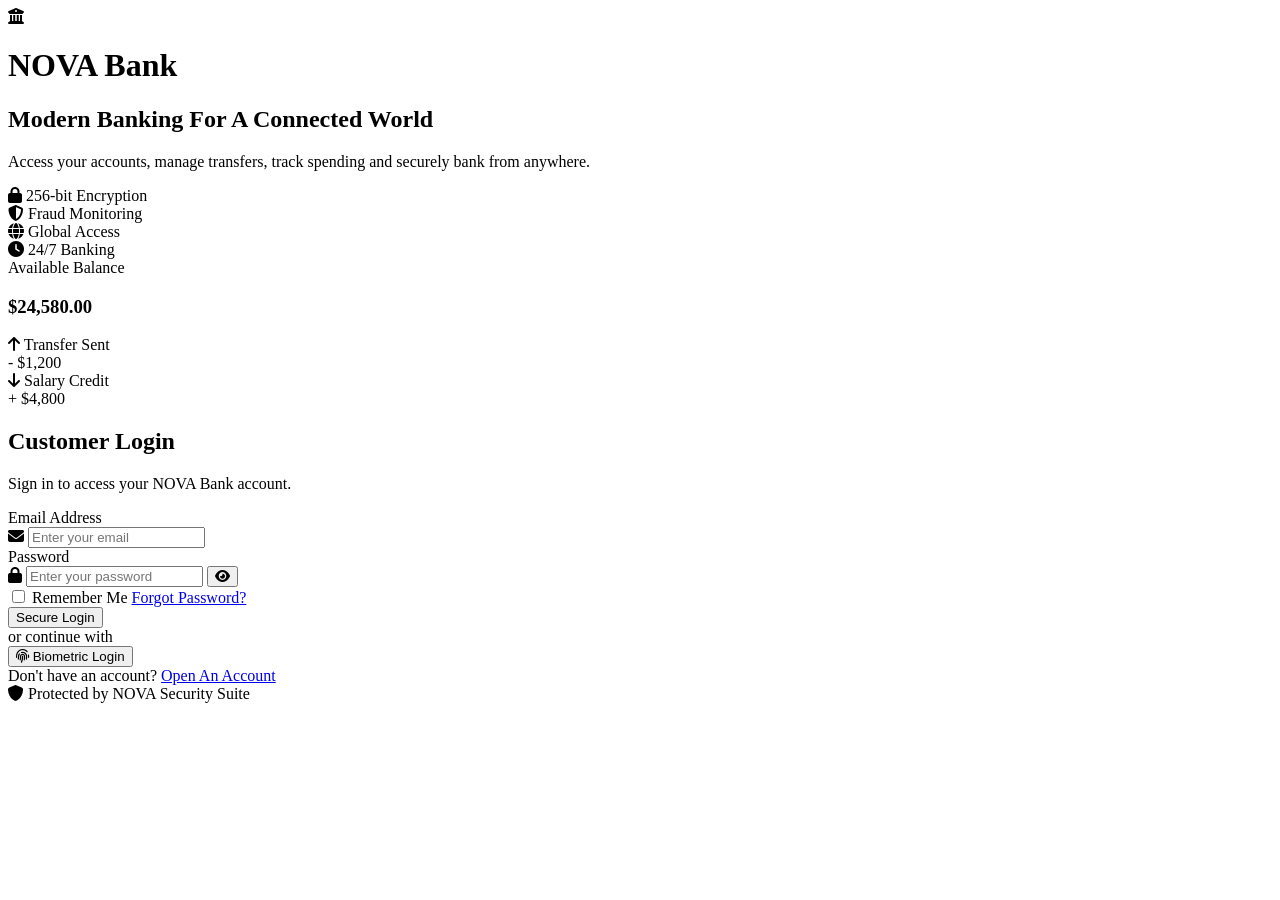
==== login.html @ 57924cb5 "Initial NOVA Bank build" ====
<!DOCTYPE html>
<html lang="en">
<head>

<meta charset="UTF-8">
<meta name="viewport" content="width=device-width, initial-scale=1.0">

<title>NOVA Bank | Secure Login</title>

<link rel="preconnect" href="https://fonts.googleapis.com">
<link rel="preconnect" href="https://fonts.gstatic.com" crossorigin>

<link href="https://fonts.googleapis.com/css2?family=Inter:wght@300;400;500;600;700;800;900&display=swap" rel="stylesheet">

<link rel="stylesheet" href="../css/auth.css">

<link rel="stylesheet"
href="https://cdnjs.cloudflare.com/ajax/libs/font-awesome/6.6.0/css/all.min.css">

</head>

<body>

<div class="login-wrapper">

<div class="login-left">

<div class="brand">

<div class="logo">
<i class="fa-solid fa-building-columns"></i>
</div>

<h1>NOVA Bank</h1>

</div>

<h2>
Modern Banking For A Connected World
</h2>

<p>
Access your accounts, manage transfers,
track spending and securely bank from anywhere.
</p>

<div class="security-features">

<div class="security-item">
<i class="fa-solid fa-lock"></i>
256-bit Encryption
</div>

<div class="security-item">
<i class="fa-solid fa-shield-halved"></i>
Fraud Monitoring
</div>

<div class="security-item">
<i class="fa-solid fa-globe"></i>
Global Access
</div>

<div class="security-item">
<i class="fa-solid fa-clock"></i>
24/7 Banking
</div>

</div>

<div class="mock-dashboard">

<div class="mock-balance">
<span>Available Balance</span>
<h3>$24,580.00</h3>
</div>

<div class="mock-transaction">

<div>
<i class="fa-solid fa-arrow-up"></i>
Transfer Sent
</div>

<span>- $1,200</span>

</div>

<div class="mock-transaction">

<div>
<i class="fa-solid fa-arrow-down"></i>
Salary Credit
</div>

<span>+ $4,800</span>

</div>

</div>

</div>

<div class="login-right">

<div class="login-card">

<div class="login-header">

<h2>Customer Login</h2>

<p>
Sign in to access your NOVA Bank account.
</p>

</div>

<form id="loginForm">

<div class="input-group">

<label>Email Address</label>

<div class="input-box">

<i class="fa-solid fa-envelope"></i>

<input
type="email"
id="email"
placeholder="Enter your email"
required>

</div>

</div>

<div class="input-group">

<label>Password</label>

<div class="input-box">

<i class="fa-solid fa-lock"></i>

<input
type="password"
id="password"
placeholder="Enter your password"
required>

<button
type="button"
id="togglePassword">

<i class="fa-solid fa-eye"></i>

</button>

</div>

</div>

<div class="login-options">

<label>

<input type="checkbox">

Remember Me

</label>

<a href="#">
Forgot Password?
</a>

</div>

<button
type="submit"
class="login-btn">

Secure Login

</button>

<div id="loginMessage"></div>

</form>

<div class="divider">

<span>or continue with</span>

</div>

<button class="face-btn">

<i class="fa-solid fa-fingerprint"></i>

Biometric Login

</button>

<div class="register-link">

Don't have an account?

<a href="register.html">

Open An Account

</a>

</div>

<div class="secure-note">

<i class="fa-solid fa-shield"></i>

Protected by NOVA Security Suite

</div>

</div>

</div>

</div>

<script src="../js/auth.js"></script>

</body>
</html>
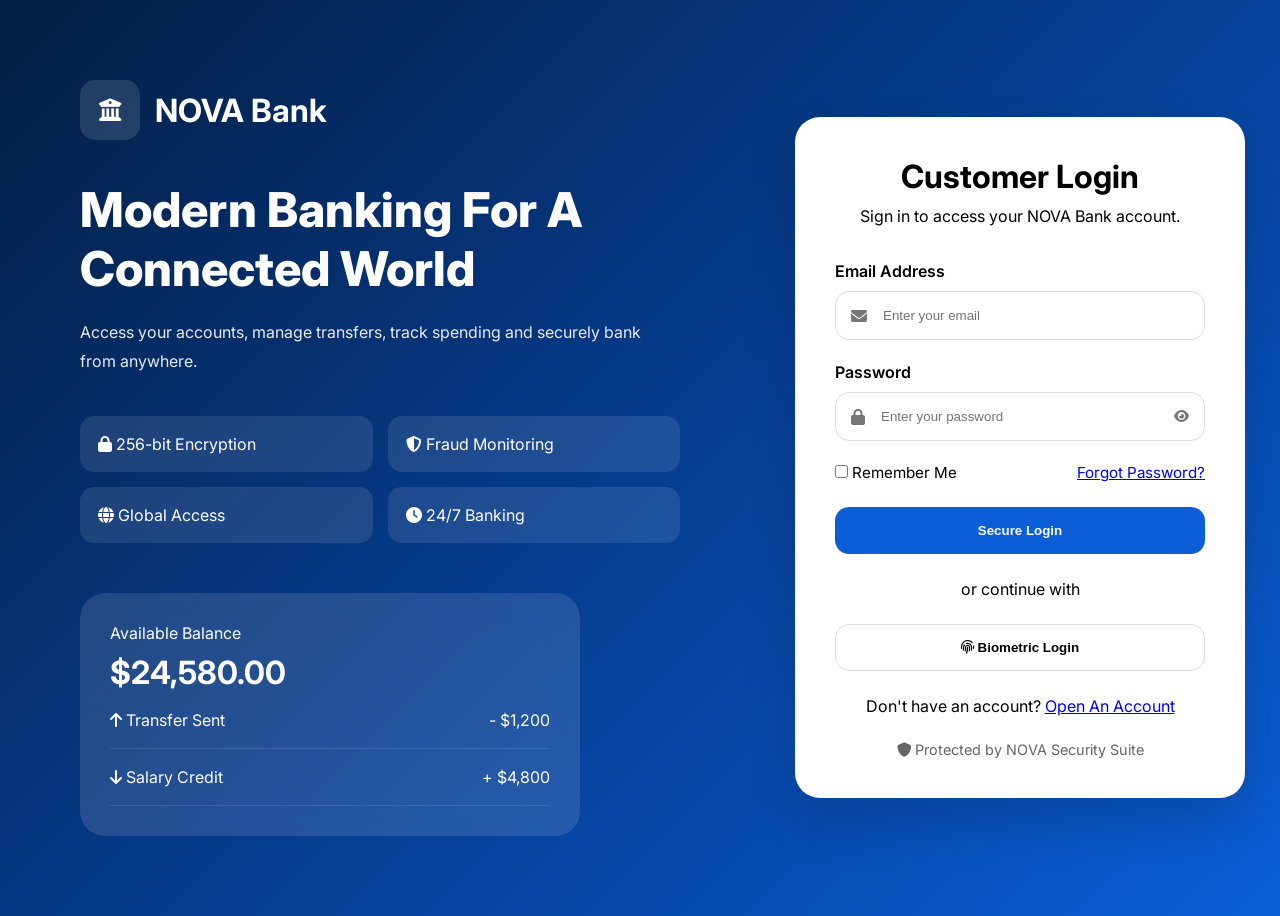
==== commit efc13892: "Added customer login page" ====
--- a/login.html
+++ b/login.html
@@ -16,6 +16,378 @@
 
 <link rel="stylesheet"
 href="https://cdnjs.cloudflare.com/ajax/libs/font-awesome/6.6.0/css/all.min.css">
+
+<style>
+
+:root{
+
+--primary:#0B5ED7;
+--primary-dark:#084298;
+--navy:#041E42;
+
+--white:#fff;
+--text:#111827;
+
+}
+
+*{
+margin:0;
+padding:0;
+box-sizing:border-box;
+}
+
+body{
+
+font-family:'Inter',sans-serif;
+
+min-height:100vh;
+
+background:
+
+linear-gradient(
+135deg,
+#041E42,
+#063C8E,
+#0B5ED7
+);
+
+}
+
+.login-wrapper{
+
+display:grid;
+
+grid-template-columns:
+1fr 520px;
+
+min-height:100vh;
+
+}
+
+.login-left{
+
+padding:80px;
+
+color:white;
+
+display:flex;
+
+flex-direction:column;
+
+justify-content:center;
+
+}
+
+.brand{
+
+display:flex;
+
+align-items:center;
+
+gap:15px;
+
+margin-bottom:40px;
+
+}
+
+.logo{
+
+width:60px;
+height:60px;
+
+border-radius:15px;
+
+background:
+rgba(255,255,255,.12);
+
+display:flex;
+
+align-items:center;
+
+justify-content:center;
+
+font-size:1.4rem;
+
+}
+
+.login-left h2{
+
+font-size:3rem;
+
+font-weight:800;
+
+margin-bottom:20px;
+
+}
+
+.login-left p{
+
+max-width:600px;
+
+line-height:1.8;
+
+opacity:.9;
+
+margin-bottom:40px;
+
+}
+
+.security-features{
+
+display:grid;
+
+grid-template-columns:
+repeat(2,1fr);
+
+gap:15px;
+
+margin-bottom:50px;
+
+}
+
+.security-item{
+
+background:
+rgba(255,255,255,.10);
+
+padding:18px;
+
+border-radius:14px;
+
+}
+
+.mock-dashboard{
+
+background:
+rgba(255,255,255,.12);
+
+backdrop-filter:blur(15px);
+
+padding:30px;
+
+border-radius:25px;
+
+max-width:500px;
+
+}
+
+.mock-balance h3{
+
+font-size:2rem;
+
+margin-top:10px;
+
+}
+
+.mock-transaction{
+
+display:flex;
+
+justify-content:space-between;
+
+padding:18px 0;
+
+border-bottom:
+1px solid rgba(255,255,255,.10);
+
+}
+
+.login-right{
+
+display:flex;
+
+align-items:center;
+
+justify-content:center;
+
+padding:30px;
+
+}
+
+.login-card{
+
+width:100%;
+
+max-width:450px;
+
+background:white;
+
+padding:40px;
+
+border-radius:25px;
+
+box-shadow:
+0 25px 50px rgba(0,0,0,.15);
+
+}
+
+.login-header{
+
+text-align:center;
+
+margin-bottom:35px;
+
+}
+
+.login-header h2{
+
+font-size:2rem;
+
+margin-bottom:10px;
+
+}
+
+.input-group{
+
+margin-bottom:22px;
+
+}
+
+.input-group label{
+
+display:block;
+
+margin-bottom:10px;
+
+font-weight:600;
+
+}
+
+.input-box{
+
+display:flex;
+
+align-items:center;
+
+border:1px solid #ddd;
+
+border-radius:14px;
+
+padding:0 15px;
+
+}
+
+.input-box i{
+
+color:#777;
+
+}
+
+.input-box input{
+
+flex:1;
+
+padding:16px;
+
+border:none;
+
+outline:none;
+
+}
+
+#togglePassword{
+
+background:none;
+border:none;
+
+cursor:pointer;
+
+}
+
+.login-options{
+
+display:flex;
+
+justify-content:space-between;
+
+margin-bottom:25px;
+
+font-size:.95rem;
+
+}
+
+.login-btn{
+
+width:100%;
+
+padding:16px;
+
+border:none;
+
+border-radius:14px;
+
+background:var(--primary);
+
+color:white;
+
+font-weight:700;
+
+cursor:pointer;
+
+}
+
+.divider{
+
+text-align:center;
+
+margin:25px 0;
+
+}
+
+.face-btn{
+
+width:100%;
+
+padding:15px;
+
+border:1px solid #ddd;
+
+border-radius:14px;
+
+background:white;
+
+cursor:pointer;
+
+font-weight:600;
+
+}
+
+.register-link{
+
+text-align:center;
+
+margin-top:25px;
+
+}
+
+.secure-note{
+
+margin-top:25px;
+
+text-align:center;
+
+font-size:.9rem;
+
+color:#666;
+
+}
+
+@media(max-width:992px){
+
+.login-wrapper{
+
+grid-template-columns:1fr;
+
+}
+
+.login-left{
+
+display:none;
+
+}
+
+}
+</style>
 
 </head>
 
